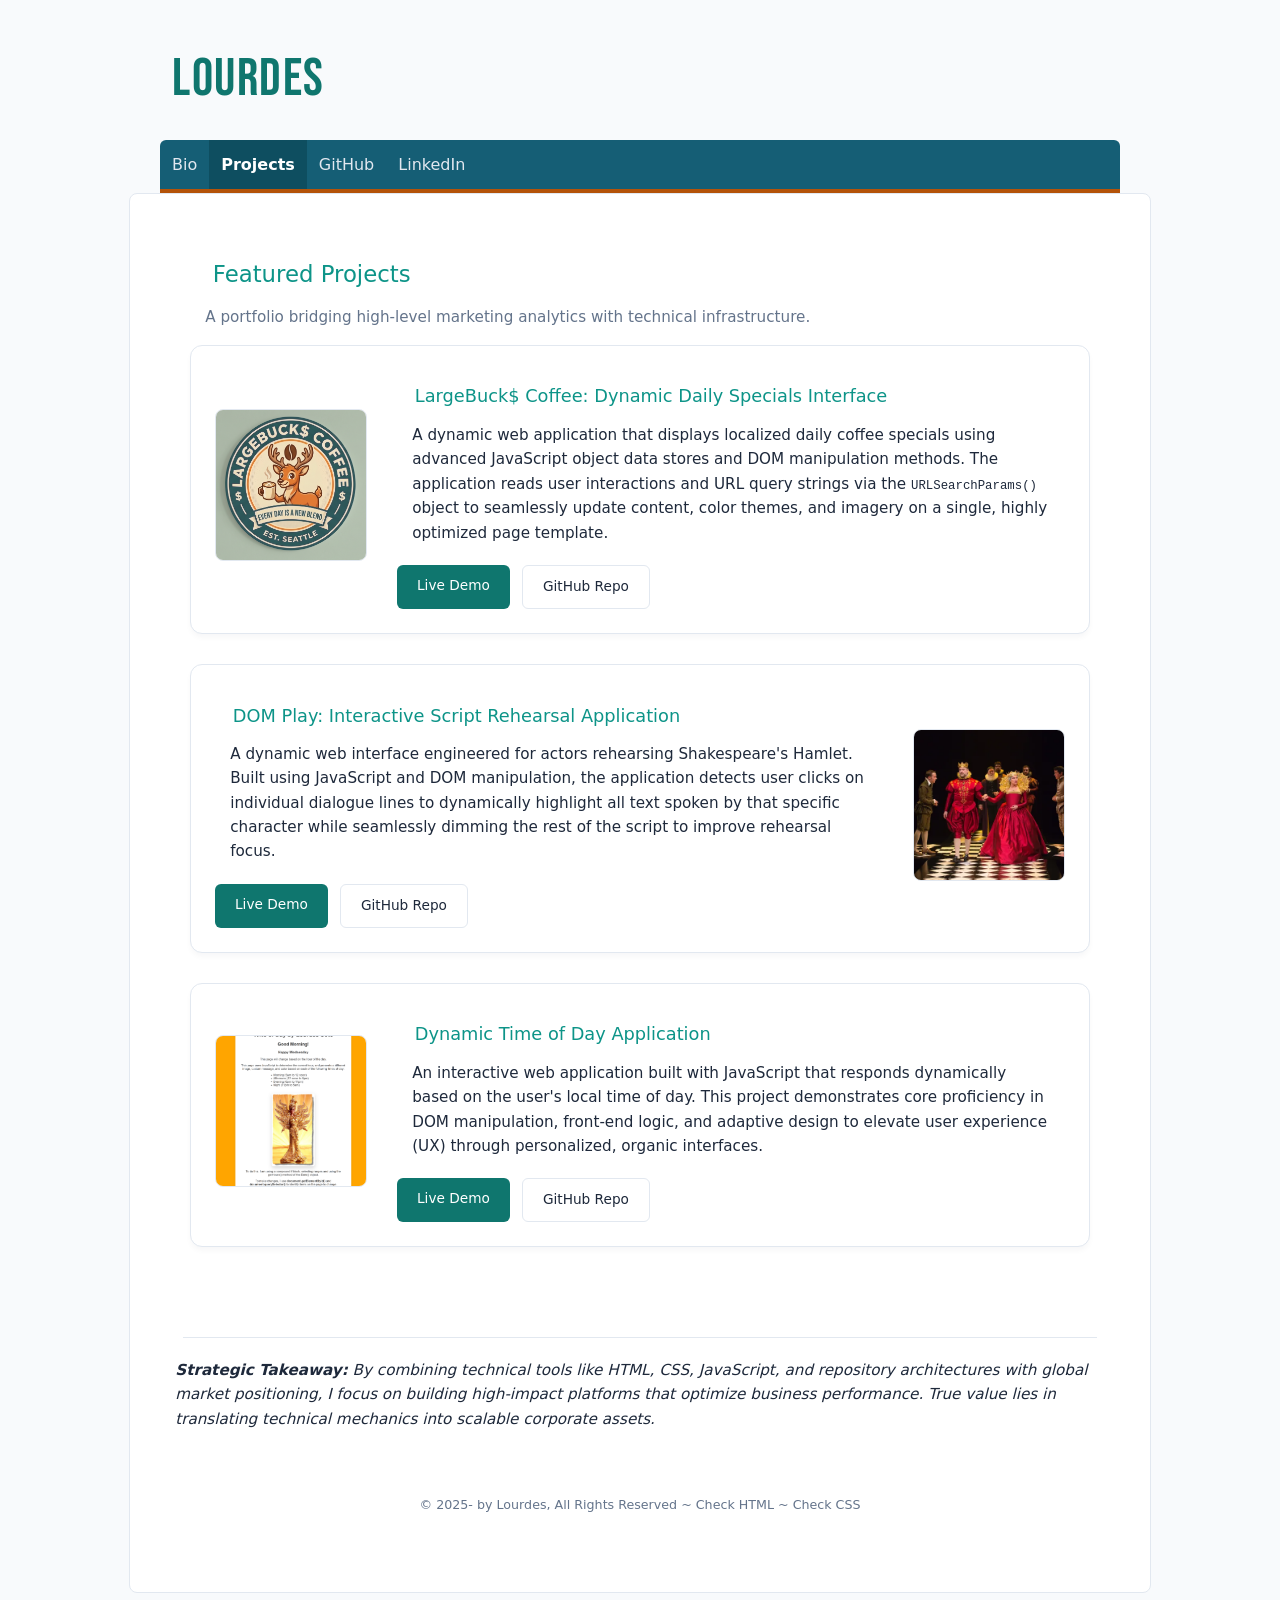
==== projects.html @ d0947fd3 "Adds images" ====
<!DOCTYPE html>
<html lang="en">
    <head>
        <meta charset="UTF-8">
        <title>Projects | Tech Marketing Portal</title>
        <link rel="stylesheet" href="css/main.css">
        <link rel="stylesheet" href="css/nav.css">
        <link rel="stylesheet" href="css/animated-star.css">
        <link href="https://fonts.googleapis.com/css2?family=Bebas+Neue&display=swap" rel="stylesheet">
        <link rel="icon" href="data:image/svg+xml,<svg xmlns=%22http://www.w3.org/2000/svg%22 viewBox=%220 0 100 100%22><text y=%22.9em%22 font-size=%2290%22>🌟</text></svg>">
    </head>
    <body>
        <header>
            <h1>
                <span class="animated-star" aria-label="Achiever Star"></span> Lourdes
            </h1>
            <nav class="topnav" id="myTopnav">
                <a href="index.html">Bio</a>
                <a href="projects.html" class="active">Projects</a>
                <a href="#" target="_blank">GitHub</a>
                <a href="#" target="_blank">LinkedIn</a>
                <a href="javascript:void(0);" class="icon" onclick="myFunction()">&#9776;</a>
            </nav>
        </header>
        
        <main class="wrapper">
            <section class="projects-container">
                <h2 class="subheader">Featured Projects</h2>
                <p class="subtitle" style="margin-left: 1em; color: var(--text-muted);">A portfolio bridging high-level marketing analytics with technical infrastructure.</p>

                <div class="project-card">
                    <div class="project-image">
                        <img src="images/daily-grind.png" alt="Image of LargeBuck$ Coffee dynamic menu application">
                    </div>
                    <div class="project-content">
                        <h3>LargeBuck$ Coffee: Dynamic Daily Specials Interface</h3>
                        <p>A dynamic web application that displays localized daily coffee specials using advanced JavaScript object data stores and DOM manipulation methods. The application reads user interactions and URL query strings via the <code>URLSearchParams()</code> object to seamlessly update content, color themes, and imagery on a single, highly optimized page template.</p>
                        <div class="project-links">
                            <a href="https://lourdesy.github.io/daily-grind/" class="btn demo-btn" target="_blank">Live Demo</a>
                            <a href="https://github.com/Lourdesy/daily-grind" class="btn repo-btn" target="_blank">GitHub Repo</a>
                        </div>
                    </div>
                </div>
                        

               <div class="project-card">
                    <div class="project-image">
                        <img src="images/hamlet-play.webp" alt="Theater background for the Hamlet DOM Play assignment">
                    </div>
                    <div class="project-content">
                        <h3>DOM Play: Interactive Script Rehearsal Application</h3>
                        <p>A dynamic web interface engineered for actors rehearsing Shakespeare's Hamlet. Built using JavaScript and DOM manipulation, the application detects user clicks on individual dialogue lines to dynamically highlight all text spoken by that specific character while seamlessly dimming the rest of the script to improve rehearsal focus.</p>
                        <div class="project-links">
                            <a href="https://lourdesy.github.io/dom-play/" class="btn demo-btn" target="_blank">Live Demo</a>
                            <a href="https://github.com/Lourdesy/dom-play" class="btn repo-btn" target="_blank">GitHub Repo</a>
                        </div>
                    </div>
                </div>

                <div class="project-card">
                    <div class="project-image">
                        <img src="images/time-of-the-day.png" alt="Captura de pantalla de la aplicación web Time of the Day">
                    </div>
                    <div class="project-content">
                        <h3>Dynamic Time of Day Application</h3>
                        <p>An interactive web application built with JavaScript that responds dynamically based on the user's local time of day. This project demonstrates core proficiency in DOM manipulation, front-end logic, and adaptive design to elevate user experience (UX) through personalized, organic interfaces.</p>
                        <div class="project-links">
                            <a href="https://lourdesy.github.io/time-of-day/" class="btn demo-btn" target="_blank">Live Demo</a>
                            <a href="https://github.com/Lourdesy/time-of-day" class="btn repo-btn" target="_blank">GitHub Repo</a>
                        </div>
                    </div>
                </div>
            </section>

            <hr style="border: 0; border-top: 1px solid #E2E8F0; margin: 40px 1.5em 20px 1.5em;">

            <p><i><b>Strategic Takeaway:</b> By combining technical tools like HTML, CSS, JavaScript, and repository architectures with global market positioning, I focus on building high-impact platforms that optimize business performance. True value lies in translating technical mechanics into scalable corporate assets.</i></p>
            
            <footer>
                <p><small>&copy; 2025-<span id="this-year"></span> by Lourdes, All Rights Reserved ~ 
                    <a id="html-checker" href="#" target="_blank">Check HTML</a> ~ 
                    <a id="css-checker" href="#" target="_blank">Check CSS</a></small>
                </p>
            </footer>
        </main>
        <script src="js/main.js" defer></script>
    </body>
</html>
---- css/main.css ----
:root {
    /* Tu base limpia, espaciosa y clara original */
    --bg-base: #F8FAFC;          
    --bg-card: #FFFFFF;          
    --text-main: #1E293B;        /* Charcoal suave para la lectura */
    --text-muted: #64748B;       

    /* NUEVO ESQUEMA "TEAL DIGITAL" */
    --primary-brand: #0F766E;    /* Deep Teal (Fuerza y presencia en tu nombre) */
    --accent-brand: #0D9488;     /* Vibrant Teal (Creatividad unificada para subtítulos) */
    --trigger-brand: #06B6D4;    /* Electric Cyan (Detalle tecnológico interactivo) */
}

html {
    background-color: var(--bg-base);
    font-size: 0.95em;
}

body {
    font-family: system-ui, -apple-system, sans-serif;
    line-height: 1.6;
    background-color: var(--bg-base);
    color: var(--text-main);
    margin: 0 auto;
    padding: 20px;
    max-width: 1200px;
}

::selection {
    color: #FFFFFF; 
    background: var(--accent-brand);
}

h1 {
    font-family: 'Bebas Neue', sans-serif;
    font-weight: normal;
    font-size: 3.5rem;
    letter-spacing: 1.5px;
    text-transform: uppercase;
    margin: auto;
    background: transparent;
    line-height: 1.5em;
    padding: 20px 0;
    color: var(--primary-brand); /* Tu nombre en Turquesa Profundo */
}

main.wrapper {
    background-color: var(--bg-card);
    overflow: auto;
    border-radius: 8px;
    border: 1px solid #E2E8F0;
}

p {
    margin: 1em; 
}

h2, h3 {
    font-weight: normal;
    margin-left: 1em;
    line-height: 1em;
    color: var(--accent-brand); /* Subtítulos ("About Me") en Turquesa Enérgico */
}

a {
    color: var(--accent-brand); /* Enlaces de texto en Turquesa */
    text-decoration: none;
}

a:hover {
    color: var(--trigger-brand);  /* Cambia al vibrante Cian Eléctrico al pasar el mouse */
    text-decoration: underline;
}

/* Botones Principales en las tarjetas de proyectos */
.demo-btn {
    background-color: var(--primary-brand) !important;
    color: #FFFFFF !important;
}
  
.demo-btn:hover {
    background-color: var(--accent-brand) !important; /* El botón se ilumina en Carmesí */
    color: #FFFFFF !important;
}

footer {
    clear: both;
    text-align: center;
    padding: 2em;
    color: var(--text-muted);
}

footer a {
    color: var(--text-muted);
}

footer a:hover {
    color: var(--secondary-brand);
}

/* end global rules */

/* Responsive rules */

/* DESKTOP */
@media all and (min-width:1200px) {
    main.wrapper {
        width: 80%;
        margin: auto;
        padding: 30px;
    }
    
    h1 {
        width: 79%;
        padding-left: 1%;
    }
    
    picture.profile img {
        width: 45%;
        float: left;
        margin: 1.5em 2em 1.5em 1.5em;
        border-radius: 6px;
        border: 1px solid #E2E8F0;
    }
}

/* TABLET */
@media all and (min-width:501px) and (max-width:1199px) {
    main.wrapper {
        width: 90%;
        margin: auto;
        padding: 20px;
    }
    
    h1 {
        width: 89%;
        padding-left: 1%;
    }
    
    picture.profile img {
        width: 45%;
        float: right;
        margin: 1.5em 1.5em 1.5em 2em;
        border-radius: 6px;
        border: 1px solid #E2E8F0;
    }
}

/* PHONE */
@media all and (max-width:500px) {
    main.wrapper {
        width: 100%;
        padding: 10px;
    }
    
    h1 {
        width: 99%;
        padding-left: 1%;
        font-size: 2.5rem;
    }
    
    picture.profile img {
        width: 100%;
        border-radius: 4px;
        margin-bottom: 1em;
    }
}

/* start project container rules */
  
.projects-container {
    max-width: 900px;  /* Keeps things readable on desktop */
    margin: 0 auto;
    padding: 20px;
  }
  
  /* The Main Project Card Wrapper */
  .project-card {
    display: flex;
    flex-direction: row;
    align-items: center;
    gap: 30px;
    background: var(--bg-card);
    border: 1px solid #E2E8F0;
    border-radius: 12px;
    padding: 24px;
    margin-bottom: 30px;
    box-shadow: 0 4px 6px -1px rgba(15, 23, 42, 0.04);
    transition: transform 0.2s ease, box-shadow 0.2s ease;
}
  
  .project-card:hover {
    transform: translateY(-2px);
    box-shadow: 0 10px 15px -3px rgba(15, 23, 42, 0.08);
}
  
  /* The Magic Mirror: Automatically alternate left/right layout */
  .project-card:nth-child(even) {
    flex-direction: row-reverse;
}
  
  /* Image Control Group */
  .project-image {
    flex-shrink: 0;
}
  
  .project-image img {
    width: 150px;
    height: 150px;
    object-fit: cover;
    border-radius: 8px;
    border: 1px solid #E2E8F0;
}
  
  /* Content & CTA Link Elements */
  .project-content {
    flex-grow: 1;
}
  
  .project-content h2 {
    margin-top: 0;
    margin-left: 0;
    color: var(--primary-brand); /* Stronger authority color for project titles */
}
  
  .project-links {
    margin-top: 20px;
    display: flex;
    gap: 12px;
}
  
  /* Flexible, clean Button styles */
  .btn {
    display: inline-block;
    text-decoration: none;
    padding: 10px 20px;
    border-radius: 6px;
    font-size: 0.9rem;
    font-weight: 500;
    transition: background-color 0.2s ease, color 0.2s ease;
}
  
.demo-btn {
    background-color: var(--primary-brand);
    color: #FFFFFF;
}
  
.demo-btn:hover {
    background-color: var(--accent-trigger);
    color: var(--primary-brand);
}
  
  .repo-btn {
    background-color: #FFFFFF;
    color: var(--text-main);
    border: 1px solid #E2E8F0;
}
  
.repo-btn:hover {
    background-color: var(--bg-base);
    border-color: var(--text-muted);
}
  
  /* Responsive Overrides: If screen is small, stack everything vertically */
  @media (max-width: 650px) {
    .project-card, 
    .project-card:nth-child(even) {
        flex-direction: column;
        text-align: center;
    }
    
    .project-links {
        justify-content: center;
    }
}

/* end project container rules */
---- css/nav.css ----
.topnav {
    margin: auto;
    background-color: #155E75;          /* Barra sólida en Deep Teal (Fuerza y presencia) */
    overflow: auto;
    border-bottom: 4px solid #B45309;   /* Línea base en Ámbar Cálido */
    border-radius: 6px 6px 0 0;
}

.topnav a {
    float: left;
    display: block;
    color: #E2E8F0;                     /* Texto inactivo en un gris platino muy claro y legible */
    text-align: center;
    padding: 12px 12px;
    text-decoration: none;
    text-transform: capitalize;
    font-size: 16px;
}

/* Al pasar el mouse, el texto cambia al Ámbar de forma muy elegante, sin mover el fondo */
.topnav a:hover {
    color: #B45309 !important;
    background-color: #0E4E60 !important; /* Un tono sutilmente más denso al interactuar */
    text-decoration: none;
}

/* Enlace Activo (Página Actual) */
.topnav a.active, .active {
    background-color: #0E4E60 !important; /* Fondo de pestaña destacado */
    color: #FFFFFF !important;            /* Texto blanco nítido */
    font-weight: bold;
}

.topnav .icon {
    display: none;
}

/* Responsive rules - Copiadas exactamente de tu archivo original */
@media screen and (max-width: 1199px) {
    .topnav a:not(:first-child) { display: none; }
    .topnav a.icon { float: right; display: block; }
    .topnav.responsive { position: relative; }
    .topnav.responsive a { float: none; display: block; text-align: left; }
    .topnav.responsive a.icon { position: absolute; right: 0; top: 0; }
}

@media all and (min-width:1200px) { .topnav { width: 80%; } }
@media all and (min-width:501px) and (max-width:1199px) { .topnav { width: 90%; } }
@media all and (max-width:500px) { .topnav { width: 100%; } }
/* ==========================================================================
   Responsive Rules - Preserving Your Professor's Layout Requirements
   ========================================================================== */

/* Mobile Navigation Trigger Logic */
@media screen and (max-width: 1199px) {
    .topnav a:not(:first-child) {
        display: none;
    }
    
    .topnav a.icon {
        float: right;
        display: block;
    }
    
    .topnav.responsive {
        position: relative;
    }
    
    .topnav.responsive a {
        float: none;
        display: block;
        text-align: left;
        border-bottom: none;
        border-left: 3px solid transparent;
    }
    
    /* Alternating side accents for responsive vertical mobile layout */
    .topnav.responsive a.active {
        border-left: 3px solid #9A3412;
    }
    
    .topnav.responsive a:hover {
        border-left: 3px solid #06B6D4;
        background-color: #F8FAFC;
    }
    
    .topnav.responsive a.icon {
        position: absolute;
        right: 0;
        top: 0;
        border: none;
    }
}

/* DESKTOP WIDTH ALIGNMENT */
@media all and (min-width:1200px) {
    .topnav {
        width: 80%;
    }
}

/* TABLET WIDTH ALIGNMENT */
@media all and (min-width:501px) and (max-width:1199px) {
    .topnav {
        width: 90%;
    }
}

/* PHONE WIDTH ALIGNMENT */
@media all and (max-width:500px) {
    .topnav {
        width: 100%;
    }
}
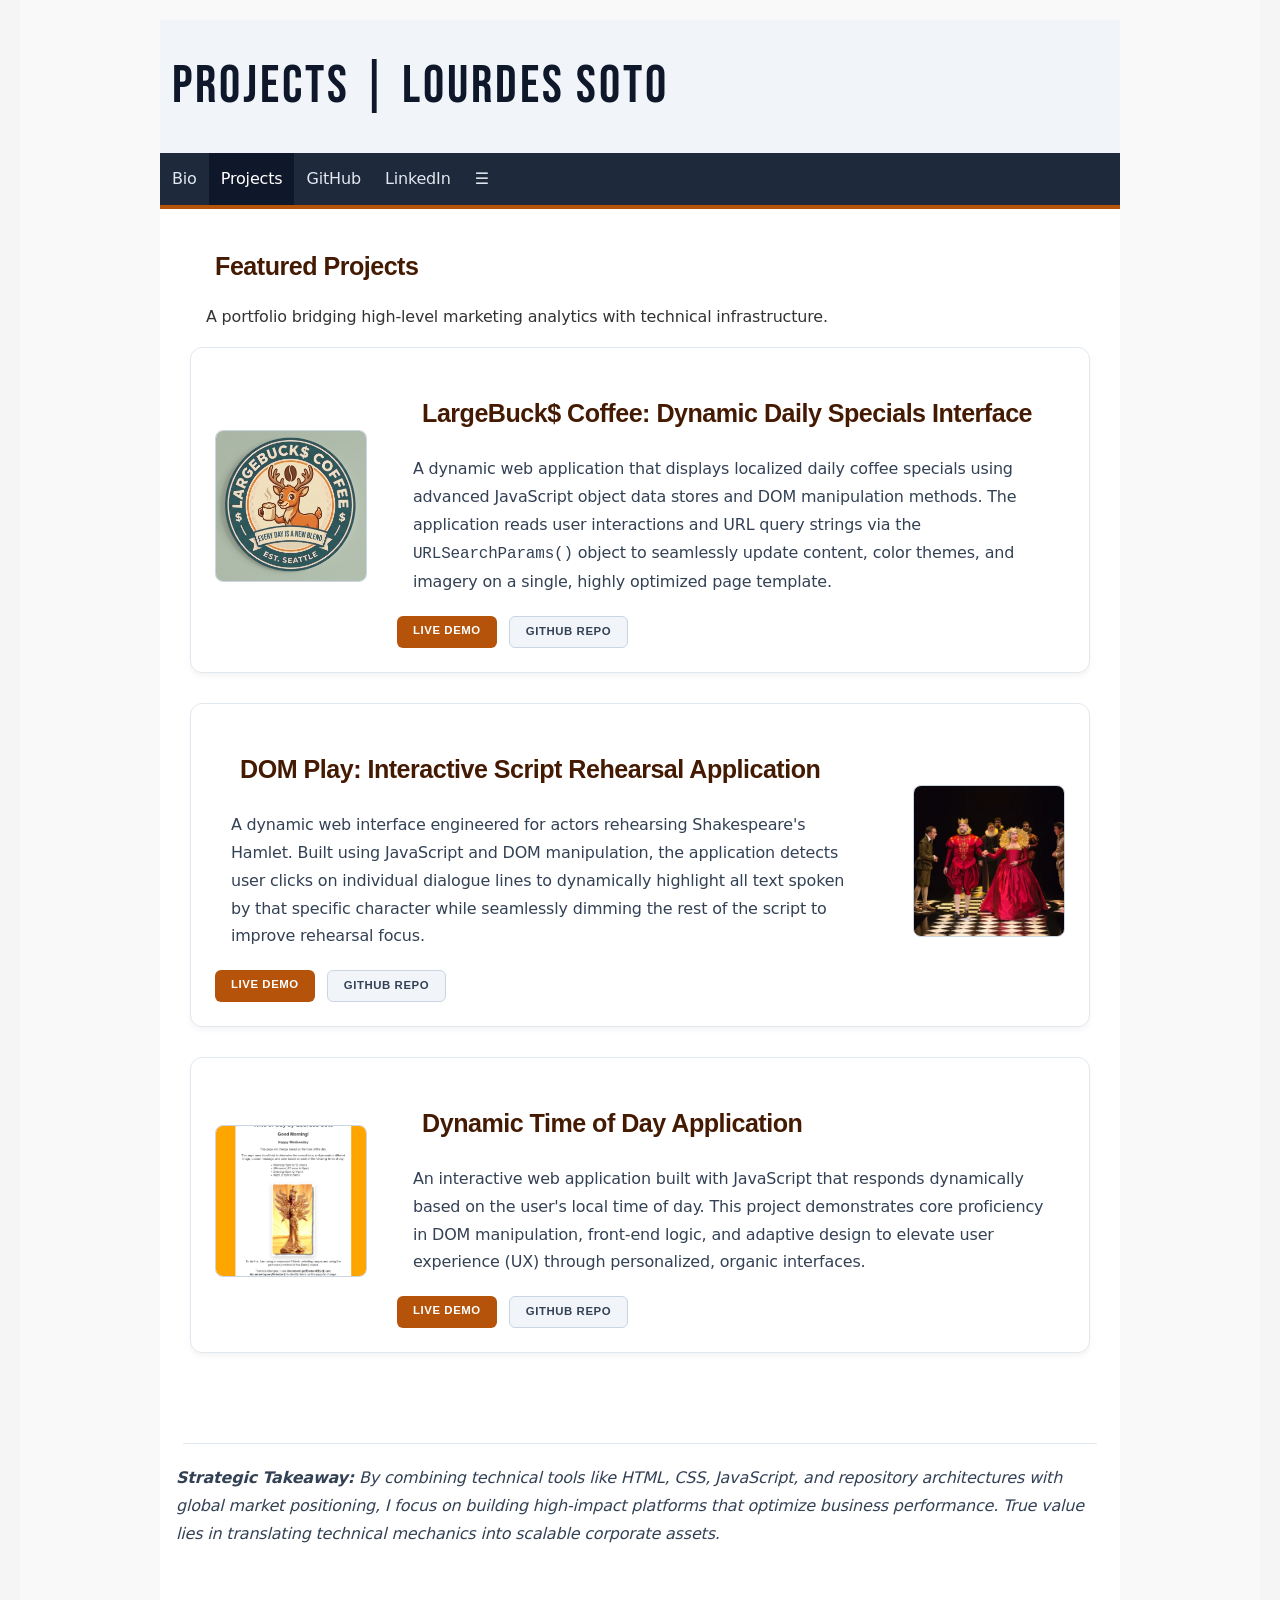
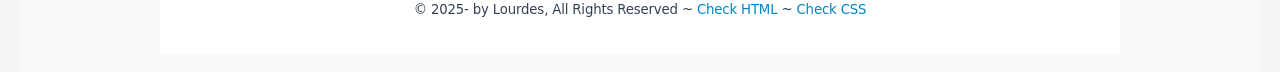
==== commit e71fb95d: "Adds h1 style" ====
--- a/projects.html
+++ b/projects.html
@@ -8,17 +8,30 @@
         <link rel="stylesheet" href="css/animated-star.css">
         <link href="https://fonts.googleapis.com/css2?family=Bebas+Neue&display=swap" rel="stylesheet">
         <link rel="icon" href="data:image/svg+xml,<svg xmlns=%22http://www.w3.org/2000/svg%22 viewBox=%220 0 100 100%22><text y=%22.9em%22 font-size=%2290%22>🌟</text></svg>">
+        <style>
+        /* start google font style */
+        h1 {
+            font-family: 'Bebas Neue', sans-serif;
+            font-size: 3.5rem;                  
+            font-weight: 400;                   
+            color: #0F172A;                     /* Elegant Slate Charcoal */
+            background: #F1F5F9 !important;     /* Smooth, soft light-gray canvas block background */
+            letter-spacing: 3px;                /* High-impact creative brand tracking */
+            text-transform: uppercase;
+            line-height: 2.5em;                 
+            padding-left: 1%;                   
+        }
+        /* end google font style */
+        </style>
     </head>
     <body>
         <header>
-            <h1>
-                <span class="animated-star" aria-label="Achiever Star"></span> Lourdes
-            </h1>
+            <h1>Projects | Lourdes Soto</h1>
             <nav class="topnav" id="myTopnav">
                 <a href="index.html">Bio</a>
                 <a href="projects.html" class="active">Projects</a>
-                <a href="#" target="_blank">GitHub</a>
-                <a href="#" target="_blank">LinkedIn</a>
+                <a href="https://github.com/Lourdesy" target="_blank">GitHub</a>
+                <a href="https://www.linkedin.com/in/lourdes-soto-quea/" target="_blank">LinkedIn</a>
                 <a href="javascript:void(0);" class="icon" onclick="myFunction()">&#9776;</a>
             </nav>
         </header>
@@ -34,7 +47,10 @@
                     </div>
                     <div class="project-content">
                         <h3>LargeBuck$ Coffee: Dynamic Daily Specials Interface</h3>
-                        <p>A dynamic web application that displays localized daily coffee specials using advanced JavaScript object data stores and DOM manipulation methods. The application reads user interactions and URL query strings via the <code>URLSearchParams()</code> object to seamlessly update content, color themes, and imagery on a single, highly optimized page template.</p>
+                        <p>A dynamic web application that displays localized daily coffee specials using advanced JavaScript 
+                            object data stores and DOM manipulation methods. The application reads user interactions and URL 
+                            query strings via the <code>URLSearchParams()</code> object to seamlessly update content, color themes,
+                             and imagery on a single, highly optimized page template.</p>
                         <div class="project-links">
                             <a href="https://lourdesy.github.io/daily-grind/" class="btn demo-btn" target="_blank">Live Demo</a>
                             <a href="https://github.com/Lourdesy/daily-grind" class="btn repo-btn" target="_blank">GitHub Repo</a>
@@ -49,7 +65,10 @@
                     </div>
                     <div class="project-content">
                         <h3>DOM Play: Interactive Script Rehearsal Application</h3>
-                        <p>A dynamic web interface engineered for actors rehearsing Shakespeare's Hamlet. Built using JavaScript and DOM manipulation, the application detects user clicks on individual dialogue lines to dynamically highlight all text spoken by that specific character while seamlessly dimming the rest of the script to improve rehearsal focus.</p>
+                        <p>A dynamic web interface engineered for actors rehearsing Shakespeare's Hamlet. Built using JavaScript
+                             and DOM manipulation, the application detects user clicks on individual dialogue lines to dynamically 
+                             highlight all text spoken by that specific character while seamlessly dimming the rest of the script
+                              to improve rehearsal focus.</p>
                         <div class="project-links">
                             <a href="https://lourdesy.github.io/dom-play/" class="btn demo-btn" target="_blank">Live Demo</a>
                             <a href="https://github.com/Lourdesy/dom-play" class="btn repo-btn" target="_blank">GitHub Repo</a>
@@ -63,7 +82,9 @@
                     </div>
                     <div class="project-content">
                         <h3>Dynamic Time of Day Application</h3>
-                        <p>An interactive web application built with JavaScript that responds dynamically based on the user's local time of day. This project demonstrates core proficiency in DOM manipulation, front-end logic, and adaptive design to elevate user experience (UX) through personalized, organic interfaces.</p>
+                        <p>An interactive web application built with JavaScript that responds dynamically based on the user's 
+                            local time of day. This project demonstrates core proficiency in DOM manipulation, front-end logic,
+                             and adaptive design to elevate user experience (UX) through personalized, organic interfaces.</p>
                         <div class="project-links">
                             <a href="https://lourdesy.github.io/time-of-day/" class="btn demo-btn" target="_blank">Live Demo</a>
                             <a href="https://github.com/Lourdesy/time-of-day" class="btn repo-btn" target="_blank">GitHub Repo</a>
--- a/css/main.css
+++ b/css/main.css
@@ -1,26 +1,17 @@
-:root {
-    /* Tu base limpia, espaciosa y clara original */
-    --bg-base: #F8FAFC;          
-    --bg-card: #FFFFFF;          
-    --text-main: #1E293B;        /* Charcoal suave para la lectura */
-    --text-muted: #64748B;       
-
-    /* NUEVO ESQUEMA "TEAL DIGITAL" */
-    --primary-brand: #0F766E;    /* Deep Teal (Fuerza y presencia en tu nombre) */
-    --accent-brand: #0D9488;     /* Vibrant Teal (Creatividad unificada para subtítulos) */
-    --trigger-brand: #06B6D4;    /* Electric Cyan (Detalle tecnológico interactivo) */
-}
+/* Global rules */
 
 html {
-    background-color: var(--bg-base);
+    background-color: whitesmoke;
     font-size: 0.95em;
 }
 
 body {
-    font-family: system-ui, -apple-system, sans-serif;
-    line-height: 1.6;
-    background-color: var(--bg-base);
-    color: var(--text-main);
+   font-family: 'Inter', system-ui, -apple-system, sans-serif;
+    line-height: 1.75;
+    font-size: 1rem;
+    letter-spacing: -0.011em;  /* Premium optical tracking tweak for digital screens */
+    background-color: #f9f9f9;
+   color: #333333;
     margin: 0 auto;
     padding: 20px;
     max-width: 1200px;
@@ -28,74 +19,55 @@
 
 ::selection {
     color: #FFFFFF; 
-    background: var(--accent-brand);
+    background: #C2410C;                /* Rich Terracotta Orange when text is highlighted */
 }
 
 h1 {
-    font-family: 'Bebas Neue', sans-serif;
     font-weight: normal;
-    font-size: 3.5rem;
-    letter-spacing: 1.5px;
-    text-transform: uppercase;
     margin: auto;
-    background: transparent;
-    line-height: 1.5em;
-    padding: 20px 0;
-    color: var(--primary-brand); /* Tu nombre en Turquesa Profundo */
+    background: #fff;
+    line-height: 2.5em;
+    color: #0F766E;                     /* Deep Teal for your main Name title */
 }
 
 main.wrapper {
-    background-color: var(--bg-card);
+    background-color: white;
     overflow: auto;
-    border-radius: 8px;
-    border: 1px solid #E2E8F0;
 }
 
 p {
+    font-size: 1.05rem;        
+    font-weight: 400;          
+    color: #334155;            /* Crisp slate-charcoal for optimal reading contrast */
     margin: 1em; 
 }
 
 h2, h3 {
-    font-weight: normal;
+    /* Montserrat is a geometric sans-serif that screams modern branding and marketing */
+    font-family: 'Montserrat', sans-serif;
+    font-weight: 600;          /* Polished, professional semibold weight */
+    font-size: 1.65rem;        
+    letter-spacing: -0.02em;   /* Sleek, tight modern tracking */
     margin-left: 1em;
-    line-height: 1em;
-    color: var(--accent-brand); /* Subtítulos ("About Me") en Turquesa Enérgico */
+    line-height: 1.3em;
+    color: #451A03;            /* Kept your elegant Espresso Brown */
 }
 
 a {
-    color: var(--accent-brand); /* Enlaces de texto en Turquesa */
+    color: #0284C7;                     /* Tailored Executive Blue for inline links */
     text-decoration: none;
 }
 
 a:hover {
-    color: var(--trigger-brand);  /* Cambia al vibrante Cian Eléctrico al pasar el mouse */
+    color: #0369A1;                     /* Darker professional blue on link hover */
+    background-color: transparent;      
     text-decoration: underline;
-}
-
-/* Botones Principales en las tarjetas de proyectos */
-.demo-btn {
-    background-color: var(--primary-brand) !important;
-    color: #FFFFFF !important;
-}
-  
-.demo-btn:hover {
-    background-color: var(--accent-brand) !important; /* El botón se ilumina en Carmesí */
-    color: #FFFFFF !important;
 }
 
 footer {
     clear: both;
     text-align: center;
-    padding: 2em;
-    color: var(--text-muted);
-}
-
-footer a {
-    color: var(--text-muted);
-}
-
-footer a:hover {
-    color: var(--secondary-brand);
+    padding: 1em;
 }
 
 /* end global rules */
@@ -107,7 +79,6 @@
     main.wrapper {
         width: 80%;
         margin: auto;
-        padding: 30px;
     }
     
     h1 {
@@ -116,12 +87,12 @@
     }
     
     picture.profile img {
-        width: 45%;
+        width: 50%;
         float: left;
-        margin: 1.5em 2em 1.5em 1.5em;
-        border-radius: 6px;
-        border: 1px solid #E2E8F0;
-    }
+        margin-right: 2em;
+        margin-top: 1.5em;
+    }
+    
 }
 
 /* TABLET */
@@ -129,7 +100,6 @@
     main.wrapper {
         width: 90%;
         margin: auto;
-        padding: 20px;
     }
     
     h1 {
@@ -138,32 +108,30 @@
     }
     
     picture.profile img {
-        width: 45%;
+        width: 50%;
         float: right;
-        margin: 1.5em 1.5em 1.5em 2em;
-        border-radius: 6px;
-        border: 1px solid #E2E8F0;
-    }
+        margin-left: 1em;
+        margin-top: 1.5em;
+    }
+
 }
 
 /* PHONE */
 @media all and (max-width:500px) {
     main.wrapper {
         width: 100%;
-        padding: 10px;
     }
     
     h1 {
         width: 99%;
         padding-left: 1%;
-        font-size: 2.5rem;
     }
     
     picture.profile img {
         width: 100%;
-        border-radius: 4px;
-        margin-bottom: 1em;
-    }
+        margin-top: 1em;
+    }
+    
 }
 
 /* start project container rules */
@@ -177,101 +145,108 @@
   /* The Main Project Card Wrapper */
   .project-card {
     display: flex;
-    flex-direction: row;
+    flex-direction: row; /* Default layout: Image left, text right */
     align-items: center;
     gap: 30px;
-    background: var(--bg-card);
-    border: 1px solid #E2E8F0;
-    border-radius: 12px;
+    background: #ffffff;
+    border: 1px solid #e2e8f0;
+    border-radius: 12px; /* Smooth rounded corners */
     padding: 24px;
     margin-bottom: 30px;
-    box-shadow: 0 4px 6px -1px rgba(15, 23, 42, 0.04);
-    transition: transform 0.2s ease, box-shadow 0.2s ease;
-}
+    box-shadow: 0 4px 6px -1px rgba(0, 0, 0, 0.05);
+    transition: transform 0.2s ease;
+  }
   
   .project-card:hover {
-    transform: translateY(-2px);
-    box-shadow: 0 10px 15px -3px rgba(15, 23, 42, 0.08);
-}
+    transform: translateY(-2px); /* Subtle interaction cue */
+  }
   
   /* The Magic Mirror: Automatically alternate left/right layout */
   .project-card:nth-child(even) {
-    flex-direction: row-reverse;
-}
+    flex-direction: row-reverse; /* Flips the order for every second card */
+  }
   
   /* Image Control Group */
   .project-image {
-    flex-shrink: 0;
-}
+    flex-shrink: 0; /* Prevents text from squeezing the image container */
+  }
   
   .project-image img {
     width: 150px;
     height: 150px;
-    object-fit: cover;
+    object-fit: cover; /* Forces screenshots to crop nicely instead of squishing */
     border-radius: 8px;
-    border: 1px solid #E2E8F0;
-}
+    border: 1px solid #cbd5e1;
+  }
   
   /* Content & CTA Link Elements */
   .project-content {
     flex-grow: 1;
-}
-  
-  .project-content h2 {
+  }
+  
+ .project-content h2 {
+    font-family: 'Montserrat', sans-serif;
+    font-size: 1.35rem;        /* Perfectly balanced for project card titles */
+    font-weight: 700;          /* Bold weight makes your individual projects stand out */
+    letter-spacing: -0.01em;
     margin-top: 0;
-    margin-left: 0;
-    color: var(--primary-brand); /* Stronger authority color for project titles */
+    color: #0F172A;            /* Kept your Luxurious Dark Slate */
 }
   
   .project-links {
     margin-top: 20px;
     display: flex;
     gap: 12px;
-}
+  }
   
   /* Flexible, clean Button styles */
-  .btn {
+.btn {
+    font-family: 'Montserrat', sans-serif;
+    font-weight: 600;          
+    letter-spacing: 0.05em;    
+    text-transform: uppercase; 
+    font-size: 0.75rem;        
     display: inline-block;
-    text-decoration: none;
-    padding: 10px 20px;
-    border-radius: 6px;
-    font-size: 0.9rem;
-    font-weight: 500;
-    transition: background-color 0.2s ease, color 0.2s ease;
+    padding: 8px 16px;         
+    line-height: 1.2;          
+    
+    /* THE FIX: Restoring your beautiful circular corners */
+    border-radius: 6px;        /* Smooth, elegant rounded edges */
 }
   
 .demo-btn {
-    background-color: var(--primary-brand);
-    color: #FFFFFF;
+    background-color: #B45309;          /* Striking Warm Amber Gold - highly attractive and clickable */
+    color: #ffffff;
 }
   
 .demo-btn:hover {
-    background-color: var(--accent-trigger);
-    color: var(--primary-brand);
+    background-color: #92400E;          /* Deepens beautifully on hover */
+    color: #ffffff;
 }
   
   .repo-btn {
-    background-color: #FFFFFF;
-    color: var(--text-main);
-    border: 1px solid #E2E8F0;
-}
+    background-color: #f1f5f9;
+    color: #334155;
+    border: 1px solid #cbd5e1;
+  }
   
 .repo-btn:hover {
-    background-color: var(--bg-base);
-    border-color: var(--text-muted);
+    background-color: #f1f5f9;
+    color: #B45309;                     /* GitHub code button gets a subtle gold accent on hover */
+    border-color: #B45309;
 }
   
   /* Responsive Overrides: If screen is small, stack everything vertically */
   @media (max-width: 650px) {
     .project-card, 
     .project-card:nth-child(even) {
-        flex-direction: column;
-        text-align: center;
+      flex-direction: column;
+      text-align: center;
     }
     
     .project-links {
-        justify-content: center;
-    }
-}
-
-/* end project container rules */
+      justify-content: center;
+    }
+  }
+
+/* end project container rules */
--- a/css/nav.css
+++ b/css/nav.css
@@ -1,15 +1,16 @@
+/* Update these top rules in your nav.css */
+
 .topnav {
     margin: auto;
-    background-color: #155E75;          /* Barra sólida en Deep Teal (Fuerza y presencia) */
+    background-color: #1E293B;          /* Polished Navy/Charcoal Slate Background */
     overflow: auto;
-    border-bottom: 4px solid #B45309;   /* Línea base en Ámbar Cálido */
-    border-radius: 6px 6px 0 0;
+    border-bottom: 4px solid #B45309;   /* Pure Golden Amber Thin Line Underneath */
 }
 
 .topnav a {
     float: left;
     display: block;
-    color: #E2E8F0;                     /* Texto inactivo en un gris platino muy claro y legible */
+    color: #E2E8F0;                     /* Crisp Platinum Silver text for clear navigation */
     text-align: center;
     padding: 12px 12px;
     text-decoration: none;
@@ -17,41 +18,20 @@
     font-size: 16px;
 }
 
-/* Al pasar el mouse, el texto cambia al Ámbar de forma muy elegante, sin mover el fondo */
+/* Hover state: Background drops to dark teal, text turns gold */
 .topnav a:hover {
-    color: #B45309 !important;
-    background-color: #0E4E60 !important; /* Un tono sutilmente más denso al interactuar */
-    text-decoration: none;
+    background-color: #0F172A !important; /* Midnight black background shift */
+    color: #F59E0B !important;            /* Glowing Warm Gold text on hover */
 }
 
-/* Enlace Activo (Página Actual) */
-.topnav a.active, .active {
-    background-color: #0E4E60 !important; /* Fondo de pestaña destacado */
-    color: #FFFFFF !important;            /* Texto blanco nítido */
-    font-weight: bold;
+/* Active state tab style */
+.topnav a.hover, .active {
+    background-color: #0F172A !important; /* Marks the active page tab cleanly */
+    color: #FFFFFF !important;
 }
 
-.topnav .icon {
-    display: none;
-}
+/* Responsive rules - apply when screen width is less than 1200px */
 
-/* Responsive rules - Copiadas exactamente de tu archivo original */
-@media screen and (max-width: 1199px) {
-    .topnav a:not(:first-child) { display: none; }
-    .topnav a.icon { float: right; display: block; }
-    .topnav.responsive { position: relative; }
-    .topnav.responsive a { float: none; display: block; text-align: left; }
-    .topnav.responsive a.icon { position: absolute; right: 0; top: 0; }
-}
-
-@media all and (min-width:1200px) { .topnav { width: 80%; } }
-@media all and (min-width:501px) and (max-width:1199px) { .topnav { width: 90%; } }
-@media all and (max-width:500px) { .topnav { width: 100%; } }
-/* ==========================================================================
-   Responsive Rules - Preserving Your Professor's Layout Requirements
-   ========================================================================== */
-
-/* Mobile Navigation Trigger Logic */
 @media screen and (max-width: 1199px) {
     .topnav a:not(:first-child) {
         display: none;
@@ -70,45 +50,33 @@
         float: none;
         display: block;
         text-align: left;
-        border-bottom: none;
-        border-left: 3px solid transparent;
-    }
-    
-    /* Alternating side accents for responsive vertical mobile layout */
-    .topnav.responsive a.active {
-        border-left: 3px solid #9A3412;
-    }
-    
-    .topnav.responsive a:hover {
-        border-left: 3px solid #06B6D4;
-        background-color: #F8FAFC;
     }
     
     .topnav.responsive a.icon {
         position: absolute;
         right: 0;
         top: 0;
-        border: none;
     }
 }
 
-/* DESKTOP WIDTH ALIGNMENT */
+
+/* DESKTOP */
 @media all and (min-width:1200px) {
     .topnav {
         width: 80%;
     }
 }
 
-/* TABLET WIDTH ALIGNMENT */
+/* TABLET */
 @media all and (min-width:501px) and (max-width:1199px) {
     .topnav {
         width: 90%;
     }
 }
 
-/* PHONE WIDTH ALIGNMENT */
+/* PHONE */
 @media all and (max-width:500px) {
     .topnav {
         width: 100%;
     }
-}+}
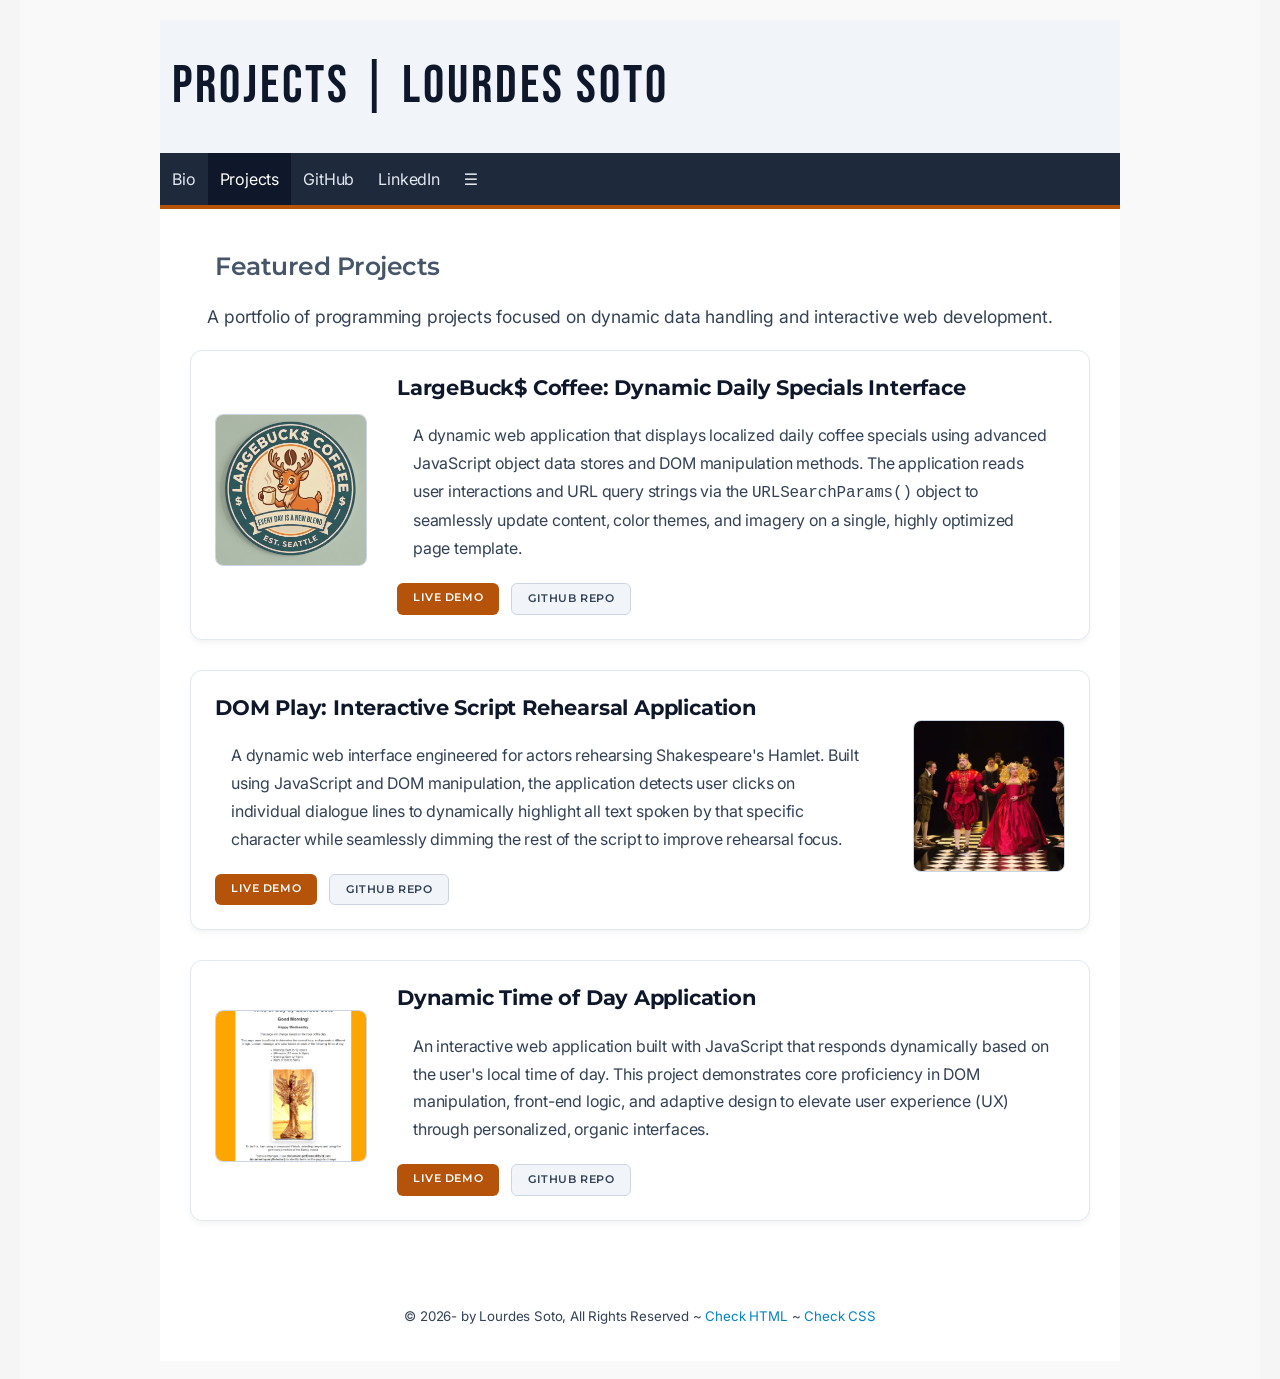
==== commit db55c138: "Improves cards" ====
--- a/projects.html
+++ b/projects.html
@@ -2,14 +2,14 @@
 <html lang="en">
     <head>
         <meta charset="UTF-8">
-        <title>Projects | Tech Marketing Portal</title>
+        <title>Projects by Lourdes Soto</title>
         <link rel="stylesheet" href="css/main.css">
         <link rel="stylesheet" href="css/nav.css">
         <link rel="stylesheet" href="css/animated-star.css">
         <link href="https://fonts.googleapis.com/css2?family=Bebas+Neue&display=swap" rel="stylesheet">
+        <link href="https://fonts.googleapis.com/css2?family=Inter:wght@400;500&family=Montserrat:wght@500;600;700&display=swap" rel="stylesheet">
         <link rel="icon" href="data:image/svg+xml,<svg xmlns=%22http://www.w3.org/2000/svg%22 viewBox=%220 0 100 100%22><text y=%22.9em%22 font-size=%2290%22>🌟</text></svg>">
         <style>
-        /* start google font style */
         h1 {
             font-family: 'Bebas Neue', sans-serif;
             font-size: 3.5rem;                  
@@ -21,7 +21,6 @@
             line-height: 2.5em;                 
             padding-left: 1%;                   
         }
-        /* end google font style */
         </style>
     </head>
     <body>
@@ -39,7 +38,7 @@
         <main class="wrapper">
             <section class="projects-container">
                 <h2 class="subheader">Featured Projects</h2>
-                <p class="subtitle" style="margin-left: 1em; color: var(--text-muted);">A portfolio bridging high-level marketing analytics with technical infrastructure.</p>
+                <p class="subtitle" style="margin-left: 1em">A portfolio of programming projects focused on dynamic data handling and interactive web development.</p>
 
                 <div class="project-card">
                     <div class="project-image">
@@ -93,12 +92,8 @@
                 </div>
             </section>
 
-            <hr style="border: 0; border-top: 1px solid #E2E8F0; margin: 40px 1.5em 20px 1.5em;">
-
-            <p><i><b>Strategic Takeaway:</b> By combining technical tools like HTML, CSS, JavaScript, and repository architectures with global market positioning, I focus on building high-impact platforms that optimize business performance. True value lies in translating technical mechanics into scalable corporate assets.</i></p>
-            
             <footer>
-                <p><small>&copy; 2025-<span id="this-year"></span> by Lourdes, All Rights Reserved ~ 
+                <p><small>&copy; 2026-<span id="this-year"></span> by Lourdes Soto, All Rights Reserved ~ 
                     <a id="html-checker" href="#" target="_blank">Check HTML</a> ~ 
                     <a id="css-checker" href="#" target="_blank">Check CSS</a></small>
                 </p>
--- a/css/main.css
+++ b/css/main.css
@@ -25,9 +25,6 @@
 h1 {
     font-weight: normal;
     margin: auto;
-    background: #fff;
-    line-height: 2.5em;
-    color: #0F766E;                     /* Deep Teal for your main Name title */
 }
 
 main.wrapper {
@@ -43,23 +40,27 @@
 }
 
 h2, h3 {
-    /* Montserrat is a geometric sans-serif that screams modern branding and marketing */
     font-family: 'Montserrat', sans-serif;
-    font-weight: 600;          /* Polished, professional semibold weight */
+    font-weight: 600;         
     font-size: 1.65rem;        
-    letter-spacing: -0.02em;   /* Sleek, tight modern tracking */
+    letter-spacing: -0.02em;  
     margin-left: 1em;
     line-height: 1.3em;
-    color: #451A03;            /* Kept your elegant Espresso Brown */
+    color: #475569;         
+}
+
+.subtitle {
+    font-size: 1.15rem !important; 
+    line-height: 1.65 !important;  
 }
 
 a {
-    color: #0284C7;                     /* Tailored Executive Blue for inline links */
+    color: #0284C7;                    
     text-decoration: none;
 }
 
 a:hover {
-    color: #0369A1;                     /* Darker professional blue on link hover */
+    color: #0369A1;                     
     background-color: transparent;      
     text-decoration: underline;
 }
@@ -184,12 +185,13 @@
     flex-grow: 1;
   }
   
- .project-content h2 {
+ .project-content h3 {
     font-family: 'Montserrat', sans-serif;
     font-size: 1.35rem;        /* Perfectly balanced for project card titles */
     font-weight: 700;          /* Bold weight makes your individual projects stand out */
     letter-spacing: -0.01em;
     margin-top: 0;
+    margin-left: 0;
     color: #0F172A;            /* Kept your Luxurious Dark Slate */
 }
   
@@ -208,10 +210,8 @@
     font-size: 0.75rem;        
     display: inline-block;
     padding: 8px 16px;         
-    line-height: 1.2;          
-    
-    /* THE FIX: Restoring your beautiful circular corners */
-    border-radius: 6px;        /* Smooth, elegant rounded edges */
+    line-height: 1.2;  
+    border-radius: 6px;        
 }
   
 .demo-btn {
